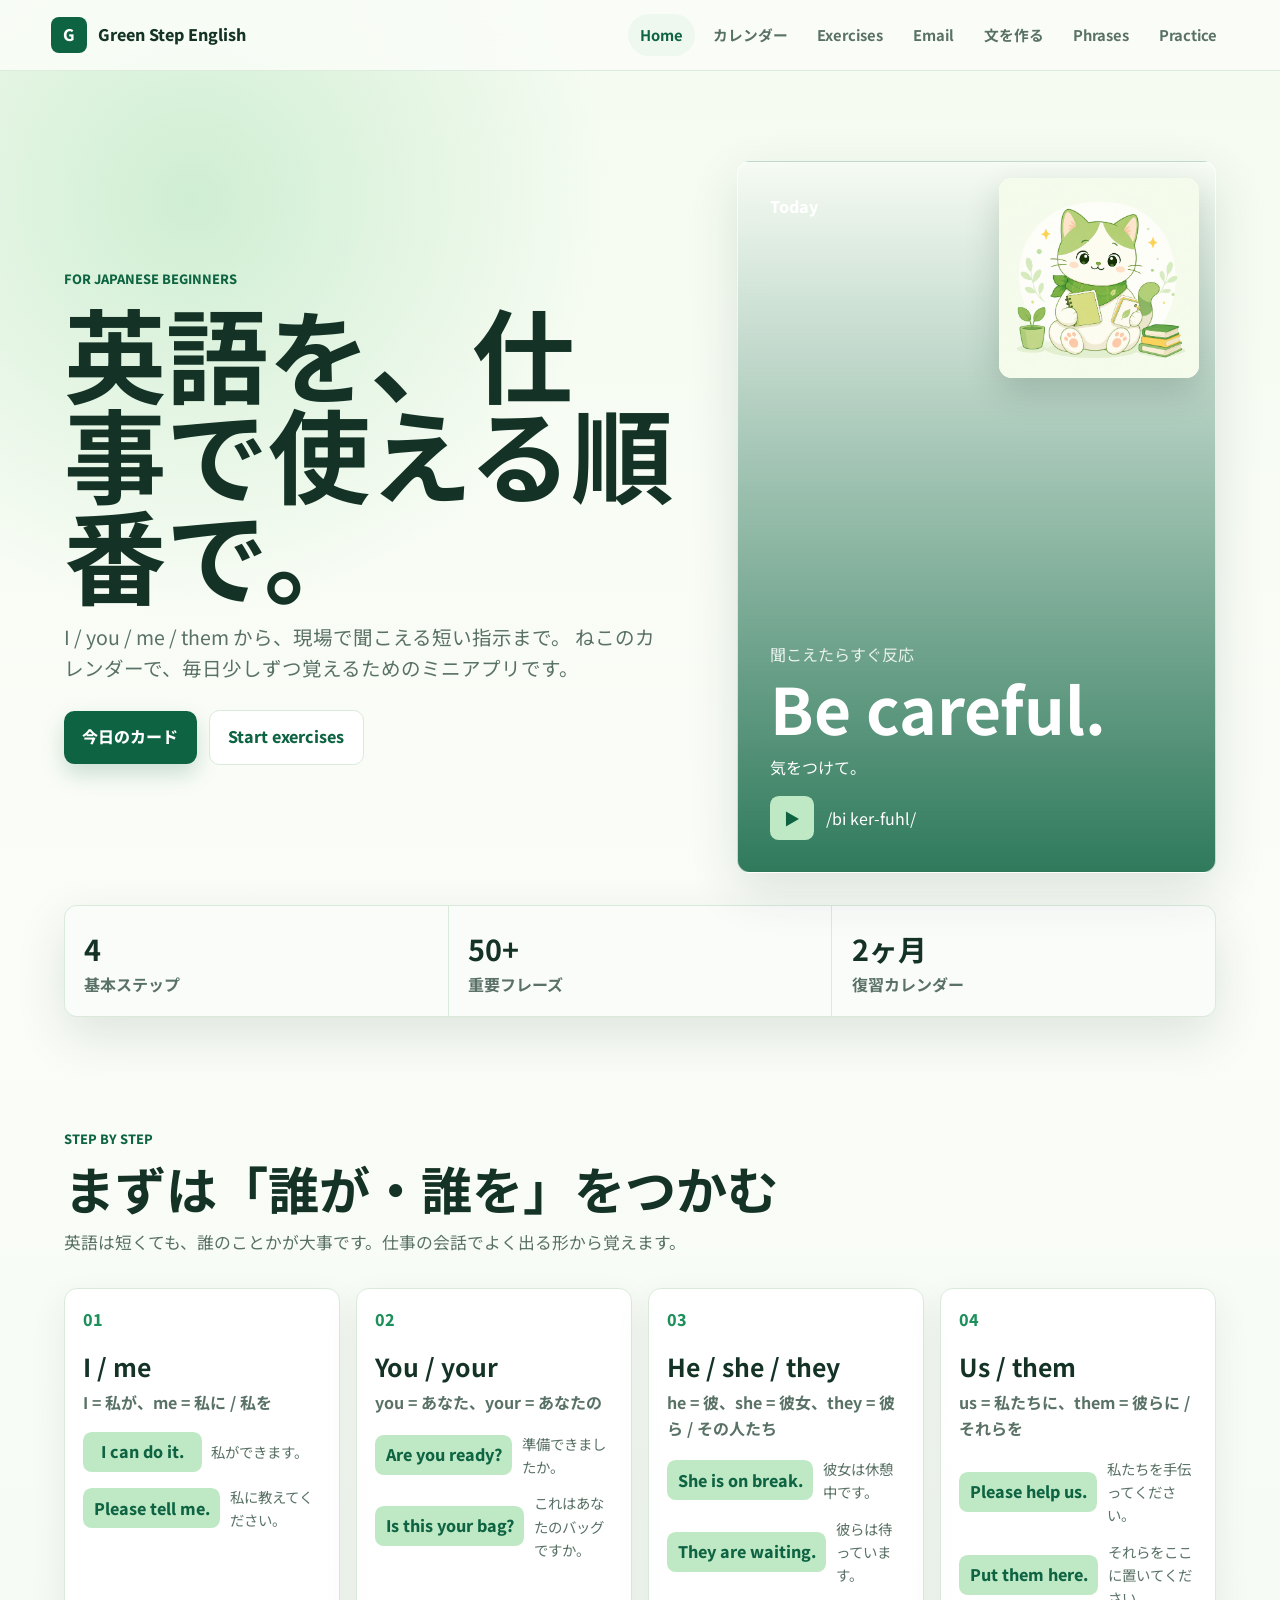
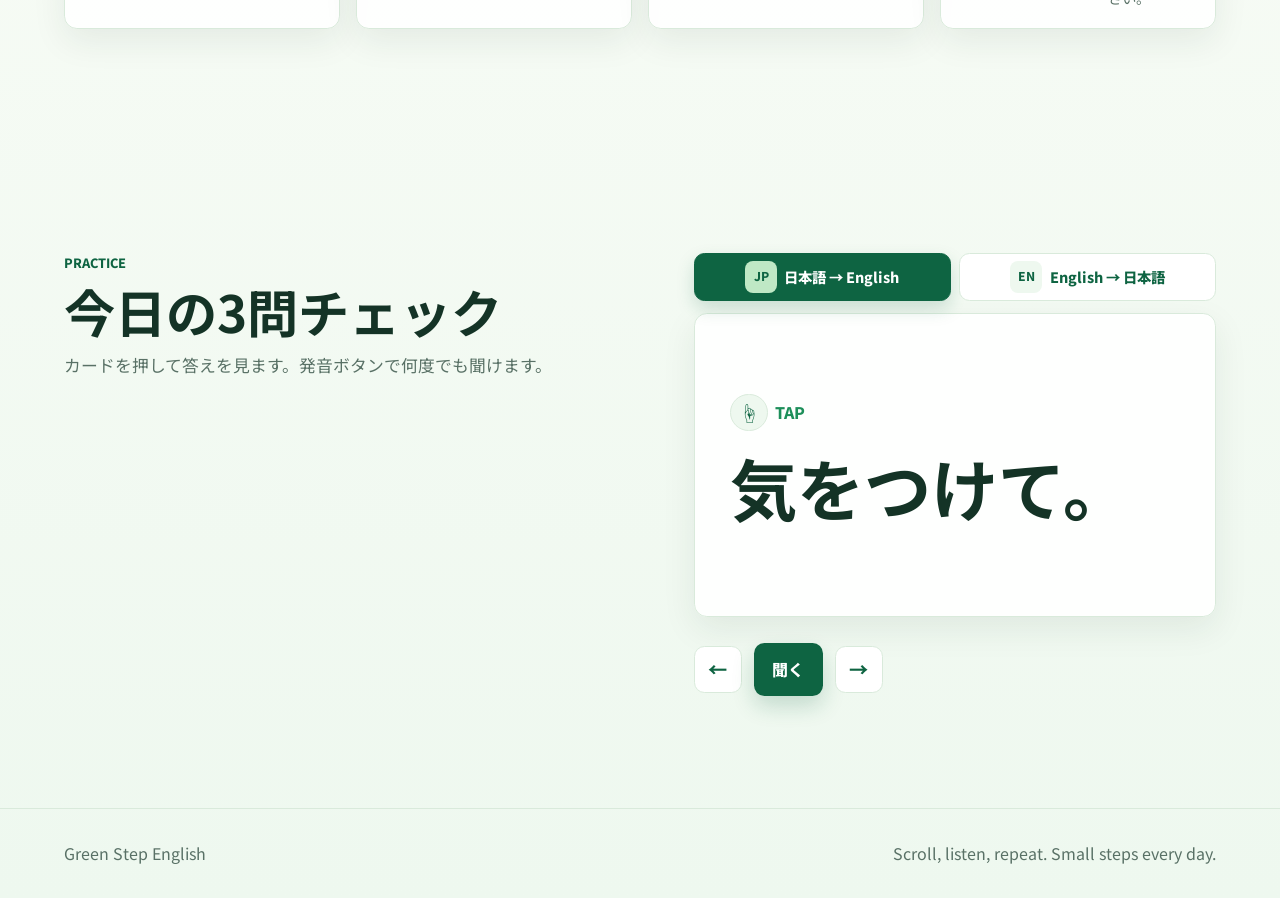
==== docs/index.html @ 0c3299a9 "Remove German UI labels" ====
<!doctype html>
<html lang="ja">
  <head>
    <meta charset="UTF-8" />
    <meta name="viewport" content="width=device-width, initial-scale=1.0" />
    <title>Green Step English</title>
    <link rel="preconnect" href="https://fonts.googleapis.com" />
    <link rel="preconnect" href="https://fonts.gstatic.com" crossorigin />
    <link
      href="https://fonts.googleapis.com/css2?family=Noto+Sans+JP:wght@400;500;700;800&display=swap"
      rel="stylesheet"
    />
    <link rel="stylesheet" href="styles.css" />
  </head>
  <body>
    <header class="topbar">
      <a class="brand" href="#top" aria-label="Green Step English">
        <span class="brand-mark">G</span>
        <span>Green Step English</span>
      </a>
      <nav class="nav" aria-label="メインナビゲーション">
        <a class="is-active" href="#home" data-page-link="home">Home</a>
        <a href="#calendar" data-page-link="calendar">カレンダー</a>
        <a href="#exercises" data-page-link="exercises">Exercises</a>
        <a href="#email" data-page-link="email">Email</a>
        <a href="#builder" data-page-link="builder">文を作る</a>
        <a href="#work" data-page-link="work">Phrases</a>
        <a href="#practice" data-page-link="practice">Practice</a>
      </nav>
    </header>

    <main id="top">
      <div class="page is-active" data-page="home">
        <section class="hero">
          <div class="hero-copy">
            <p class="eyebrow">For Japanese beginners</p>
            <h1>英語を、仕事で使える順番で。</h1>
            <p class="lead">
              I / you / me / them から、現場で聞こえる短い指示まで。
              ねこのカレンダーで、毎日少しずつ覚えるためのミニアプリです。
            </p>
            <div class="hero-actions">
              <a class="primary-action" href="#calendar" data-page-link="calendar">今日のカード</a>
              <a class="secondary-action" href="#exercises" data-page-link="exercises">Start exercises</a>
            </div>
          </div>
          <div class="hero-panel" aria-label="今日のミニレッスン">
            <img class="cat-mascot" src="assets/study-cat.png" alt="英語を勉強するねこのマスコット" />
            <div class="panel-topline">
              <span>Today</span>
              <strong>8 min</strong>
            </div>
            <p class="mini-label">聞こえたらすぐ反応</p>
            <h2>Be careful.</h2>
            <p>気をつけて。</p>
            <div class="sound-row">
              <button class="sound-button" data-speak="Be careful.">▶</button>
              <span>/bi ker-fuhl/</span>
            </div>
          </div>
        </section>

        <section class="stats-band" aria-label="学習の流れ">
          <div>
            <strong>4</strong>
            <span>基本ステップ</span>
          </div>
          <div>
            <strong>50+</strong>
            <span>重要フレーズ</span>
          </div>
          <div>
            <strong>2ヶ月</strong>
            <span>復習カレンダー</span>
          </div>
        </section>

        <section class="section intro-section" id="steps">
          <div class="section-heading">
            <p class="eyebrow">Step by step</p>
            <h2>まずは「誰が・誰を」をつかむ</h2>
            <p>
              英語は短くても、誰のことかが大事です。仕事の会話でよく出る形から覚えます。
            </p>
          </div>

          <div class="lesson-grid">
            <article class="lesson-card">
              <span class="step-number">01</span>
              <h3>I / me</h3>
              <p class="jp">I = 私が、me = 私に / 私を</p>
              <ul>
                <li><button data-speak="I can do it.">I can do it.</button><span>私ができます。</span></li>
                <li><button data-speak="Please tell me.">Please tell me.</button><span>私に教えてください。</span></li>
              </ul>
            </article>
            <article class="lesson-card">
              <span class="step-number">02</span>
              <h3>You / your</h3>
              <p class="jp">you = あなた、your = あなたの</p>
              <ul>
                <li><button data-speak="Are you ready?">Are you ready?</button><span>準備できましたか。</span></li>
                <li><button data-speak="Is this your bag?">Is this your bag?</button><span>これはあなたのバッグですか。</span></li>
              </ul>
            </article>
            <article class="lesson-card">
              <span class="step-number">03</span>
              <h3>He / she / they</h3>
              <p class="jp">he = 彼、she = 彼女、they = 彼ら / その人たち</p>
              <ul>
                <li><button data-speak="She is on break.">She is on break.</button><span>彼女は休憩中です。</span></li>
                <li><button data-speak="They are waiting.">They are waiting.</button><span>彼らは待っています。</span></li>
              </ul>
            </article>
            <article class="lesson-card">
              <span class="step-number">04</span>
              <h3>Us / them</h3>
              <p class="jp">us = 私たちに、them = 彼らに / それらを</p>
              <ul>
                <li><button data-speak="Please help us.">Please help us.</button><span>私たちを手伝ってください。</span></li>
                <li><button data-speak="Put them here.">Put them here.</button><span>それらをここに置いてください。</span></li>
              </ul>
            </article>
          </div>
        </section>
      </div>

      <section class="section calendar-section page" id="calendar" data-page="calendar">
        <div class="section-heading">
          <p class="eyebrow">Cat review calendar</p>
          <h2>2ヶ月のねこ復習カレンダー</h2>
          <p>
            60日を2つの30日ブロックで表示します。最初の日は2枚、その後は新しいカード1枚と古いカードの復習です。
          </p>
        </div>

        <div class="calendar-layout">
          <div class="calendar-board">
            <div class="calendar-header">
              <div>
                <p class="builder-label">Study map</p>
                <h3>今日の足あとを選ぶ</h3>
              </div>
              <img src="assets/study-cat.png" alt="" aria-hidden="true" />
            </div>
            <div class="months" id="calendarMonths"></div>
          </div>

          <aside class="day-study" aria-live="polite">
            <div class="day-study-top">
              <div>
                <p class="builder-label" id="selectedDayLabel">Day 1</p>
                <h3 id="selectedDayTitle">今日のカード</h3>
              </div>
              <span id="dayMixBadge">2 new</span>
            </div>
            <div class="front-toggle" aria-label="カードの表面">
              <button class="is-selected" data-front-lang="en" type="button">
                <span>EN</span>
                English
              </button>
              <button data-front-lang="ja" type="button">
                <span>JP</span>
                日本語
              </button>
            </div>
            <div class="study-card" id="studyCard" tabindex="0" role="button">
              <div class="card-topline">
                <p id="studyCardType">New card</p>
                <span class="tap-hint" aria-hidden="true">☝</span>
              </div>
              <h4 id="studyPrompt">Be careful.</h4>
              <p id="studyAnswer">気をつけて。</p>
              <div class="word-map" id="wordMap" aria-label="単語マップ"></div>
            </div>
            <div class="study-controls">
              <button class="icon-action" id="prevStudyCard" aria-label="前のカード">←</button>
              <button class="primary-action" id="speakStudyCard">聞く</button>
              <button class="icon-action" id="nextStudyCard" aria-label="次のカード">→</button>
            </div>
            <div class="daily-card-list" id="dailyCardList"></div>
          </aside>
        </div>
      </section>

      <section class="section exercises-section page" id="exercises" data-page="exercises">
        <div class="section-heading">
          <p class="eyebrow">Smart exercises</p>
          <h2>緑なら正解、赤ならもう一度</h2>
          <p>覚えた単語とフレーズを、選択・穴埋め・メール文で練習します。</p>
        </div>

        <div class="exercise-dashboard">
          <div class="score-card">
            <p class="builder-label">Score</p>
            <h3 id="exerciseScore">0 / 0</h3>
            <button class="secondary-action" id="resetExercises" type="button">Reset</button>
          </div>
          <div class="exercise-list" id="exerciseList"></div>
        </div>
      </section>

      <section class="section email-section page" id="email" data-page="email">
        <div class="section-heading">
          <p class="eyebrow">Email & office English</p>
          <h2>メールと仕事でよく使う表現</h2>
          <p>短いメール、依頼、確認、返信で使える安全な表現です。</p>
        </div>

        <div class="email-layout">
          <div class="email-phrase-list" id="emailPhraseList"></div>
          <div class="email-mini-task">
            <p class="builder-label">Mini writing</p>
            <h3>空欄に合う英語を選ぶ</h3>
            <p class="mail-preview">
              Hello,<br />
              <span id="emailBlank">_____</span><br />
              Thank you.
            </p>
            <div class="email-options" id="emailOptions"></div>
            <p class="exercise-feedback" id="emailFeedback"></p>
          </div>
        </div>
      </section>

      <section class="section builder-section page" id="builder" data-page="builder">
        <div class="section-heading">
          <p class="eyebrow">Sentence builder</p>
          <h2>自分の仕事を英語で言う</h2>
          <p>
            実際の部署名を使って、自分の所属や行き先を英語で言えるように練習します。
          </p>
        </div>

        <div class="builder-layout">
          <div class="builder-card">
            <p class="builder-label">今の文</p>
            <h3 id="builtSentence">I'm working in the kitchen department.</h3>
            <p id="builtJapanese">私はキッチン部門で働いています。</p>
            <button class="primary-action" id="speakBuiltSentence">聞く</button>
          </div>
          <div class="builder-options" aria-label="文のオプション">
            <div>
              <p class="option-title">場所 / 部署</p>
              <div class="option-row" id="departmentOptions"></div>
            </div>
            <div>
              <p class="option-title">言い方</p>
              <div class="pattern-grid" id="patternOptions"></div>
            </div>
          </div>
        </div>
      </section>

      <section class="section phrase-section page" id="work" data-page="work">
        <div class="section-heading">
          <p class="eyebrow">Workplace phrases</p>
          <h2>職場で聞こえやすい短い英語</h2>
          <p>倉庫、工場、カフェ、ホテル、オフィスで使える「短くて強い」表現です。</p>
        </div>

        <div class="phrase-list" id="phraseList"></div>
      </section>

      <section class="section practice-section page" id="practice" data-page="practice">
        <div class="section-heading">
          <p class="eyebrow">Practice</p>
          <h2>今日の3問チェック</h2>
          <p>カードを押して答えを見ます。発音ボタンで何度でも聞けます。</p>
        </div>

        <div class="quiz-shell">
          <div class="front-toggle quiz-direction" aria-label="練習の方向">
            <button class="is-selected" data-quiz-dir="ja-en" type="button">
              <span>JP</span>
              日本語 → English
            </button>
            <button data-quiz-dir="en-ja" type="button">
              <span>EN</span>
              English → 日本語
            </button>
          </div>
          <div class="quiz-card" id="quizCard" tabindex="0" role="button" aria-live="polite">
            <p class="quiz-kicker"><span aria-hidden="true">☝</span> Tap</p>
            <h3 id="quizPrompt">気をつけて。</h3>
            <p id="quizAnswer">Be careful.</p>
            <div class="word-map" id="quizWordMap" aria-label="単語マップ"></div>
          </div>
          <div class="quiz-controls">
            <button class="icon-action" id="prevQuiz" aria-label="前の問題">←</button>
            <button class="primary-action" id="speakQuiz">聞く</button>
            <button class="icon-action" id="nextQuiz" aria-label="次の問題">→</button>
          </div>
        </div>
      </section>
    </main>

    <footer class="footer">
      <p>Green Step English</p>
      <p>Scroll, listen, repeat. Small steps every day.</p>
    </footer>

    <script src="script.js"></script>
  </body>
</html>
---- docs/styles.css ----
:root {
  --ink: #143326;
  --muted: #597166;
  --soft: #eef8ef;
  --paper: #fbfdf8;
  --line: #d9eadb;
  --green: #1d8f5a;
  --green-dark: #0e6442;
  --mint: #bfe8c5;
  --yellow: #f4d35e;
  --white: #ffffff;
  --shadow: 0 18px 50px rgba(20, 51, 38, 0.12);
}

* {
  box-sizing: border-box;
}

html {
  scroll-behavior: smooth;
}

body {
  margin: 0;
  color: var(--ink);
  background:
    radial-gradient(circle at 15% 8%, rgba(191, 232, 197, 0.7), transparent 26rem),
    linear-gradient(180deg, #f4fbf0 0%, var(--paper) 38%, #eef8ef 100%);
  font-family: "Noto Sans JP", system-ui, -apple-system, BlinkMacSystemFont, sans-serif;
  line-height: 1.6;
}

button,
a {
  font: inherit;
}

a {
  color: inherit;
  text-decoration: none;
}

.topbar {
  position: sticky;
  top: 0;
  z-index: 20;
  display: flex;
  align-items: center;
  justify-content: space-between;
  gap: 1rem;
  padding: 0.9rem clamp(1rem, 4vw, 4rem);
  background: rgba(251, 253, 248, 0.86);
  border-bottom: 1px solid rgba(217, 234, 219, 0.9);
  backdrop-filter: blur(14px);
}

.brand {
  display: inline-flex;
  align-items: center;
  gap: 0.65rem;
  font-weight: 800;
  white-space: nowrap;
}

.brand-mark {
  display: grid;
  width: 2.25rem;
  height: 2.25rem;
  place-items: center;
  color: var(--white);
  background: var(--green-dark);
  border-radius: 0.5rem;
}

.nav {
  display: flex;
  gap: 0.35rem;
  color: var(--muted);
  font-size: 0.92rem;
  font-weight: 700;
}

.nav a {
  padding: 0.55rem 0.75rem;
  border-radius: 999px;
}

.nav a:hover,
.nav a.is-active {
  color: var(--green-dark);
  background: var(--soft);
}

.page {
  display: none;
}

.page.is-active {
  display: block;
}

.hero {
  display: grid;
  grid-template-columns: minmax(0, 1.12fr) minmax(18rem, 0.88fr);
  align-items: center;
  gap: clamp(1.5rem, 5vw, 5rem);
  min-height: calc(100svh - 4.1rem);
  padding: clamp(2.25rem, 7vw, 6rem) clamp(1rem, 5vw, 6rem) 2rem;
}

.hero-copy {
  max-width: 48rem;
}

.eyebrow {
  margin: 0 0 0.7rem;
  color: var(--green-dark);
  font-size: 0.8rem;
  font-weight: 800;
  letter-spacing: 0;
  text-transform: uppercase;
}

h1,
h2,
h3,
p {
  margin-top: 0;
}

h1 {
  max-width: 12ch;
  margin-bottom: 1.2rem;
  font-size: clamp(3rem, 8vw, 6.9rem);
  line-height: 0.98;
  letter-spacing: 0;
}

h2 {
  margin-bottom: 0.8rem;
  font-size: clamp(2rem, 4vw, 3.6rem);
  line-height: 1.08;
  letter-spacing: 0;
}

h3 {
  margin-bottom: 0.55rem;
  font-size: 1.55rem;
  line-height: 1.18;
  letter-spacing: 0;
}

.lead {
  max-width: 43rem;
  color: var(--muted);
  font-size: clamp(1rem, 2vw, 1.22rem);
}

.hero-actions,
.quiz-controls {
  display: flex;
  flex-wrap: wrap;
  align-items: center;
  gap: 0.75rem;
  margin-top: 1.65rem;
}

.builder-card .primary-action {
  margin-top: 1rem;
}

.primary-action,
.secondary-action,
.icon-action {
  display: inline-flex;
  min-height: 2.9rem;
  align-items: center;
  justify-content: center;
  border: 0;
  border-radius: 0.65rem;
  cursor: pointer;
  font-weight: 800;
}

.primary-action {
  padding: 0.85rem 1.15rem;
  color: var(--white);
  background: var(--green-dark);
  box-shadow: 0 10px 22px rgba(14, 100, 66, 0.2);
}

.secondary-action {
  padding: 0.85rem 1.15rem;
  color: var(--green-dark);
  background: var(--white);
  border: 1px solid var(--line);
}

.icon-action {
  width: 3rem;
  color: var(--green-dark);
  background: var(--white);
  border: 1px solid var(--line);
  font-size: 1.2rem;
}

.hero-panel {
  position: relative;
  align-self: stretch;
  display: flex;
  min-height: 28rem;
  flex-direction: column;
  justify-content: flex-end;
  padding: clamp(1.2rem, 3vw, 2rem);
  background:
    linear-gradient(180deg, rgba(255, 255, 255, 0.15), rgba(14, 100, 66, 0.86)),
    url("https://images.unsplash.com/photo-1497366754035-f200968a6e72?auto=format&fit=crop&w=1200&q=80") center/cover;
  border: 1px solid rgba(255, 255, 255, 0.7);
  border-radius: 0.8rem;
  box-shadow: var(--shadow);
  color: var(--white);
  overflow: hidden;
}

.cat-mascot {
  position: absolute;
  top: 1rem;
  right: 1rem;
  width: min(42%, 13rem);
  aspect-ratio: 1;
  object-fit: contain;
  border-radius: 0.8rem;
  background: rgba(255, 255, 255, 0.9);
  box-shadow: 0 14px 34px rgba(20, 51, 38, 0.18);
}

.panel-topline {
  display: flex;
  justify-content: space-between;
  margin-bottom: auto;
  font-weight: 800;
}

.mini-label {
  margin-bottom: 0.3rem;
  opacity: 0.86;
}

.hero-panel h2 {
  font-size: clamp(2.2rem, 5vw, 4.4rem);
}

.sound-row {
  display: flex;
  align-items: center;
  gap: 0.75rem;
}

.sound-button,
.lesson-card li button,
.phrase-sound {
  display: inline-grid;
  flex: 0 0 auto;
  place-items: center;
  border: 0;
  border-radius: 0.55rem;
  cursor: pointer;
  color: var(--green-dark);
  background: var(--mint);
  font-weight: 800;
}

.sound-button {
  width: 2.75rem;
  height: 2.75rem;
}

.stats-band {
  display: grid;
  grid-template-columns: repeat(3, 1fr);
  gap: 1px;
  margin: 0 clamp(1rem, 5vw, 6rem);
  overflow: hidden;
  border: 1px solid var(--line);
  border-radius: 0.8rem;
  background: var(--line);
  box-shadow: var(--shadow);
}

.stats-band div {
  padding: 1.2rem;
  background: rgba(255, 255, 255, 0.86);
}

.stats-band strong,
.stats-band span {
  display: block;
}

.stats-band strong {
  font-size: 1.8rem;
}

.stats-band span {
  color: var(--muted);
  font-weight: 700;
}

.section {
  padding: clamp(4rem, 9vw, 7rem) clamp(1rem, 5vw, 6rem);
}

.section-heading {
  max-width: 46rem;
  margin-bottom: 2rem;
}

.section-heading p:not(.eyebrow) {
  color: var(--muted);
  font-size: 1.05rem;
}

.lesson-grid {
  display: grid;
  grid-template-columns: repeat(4, minmax(0, 1fr));
  gap: 1rem;
}

.lesson-card,
.phrase-card,
.quiz-card,
.exercise-card,
.email-card,
.email-mini-task,
.score-card {
  background: rgba(255, 255, 255, 0.9);
  border: 1px solid var(--line);
  border-radius: 0.8rem;
  box-shadow: 0 12px 34px rgba(20, 51, 38, 0.08);
}

.lesson-card {
  padding: 1.15rem;
}

.step-number {
  display: inline-flex;
  margin-bottom: 1.2rem;
  color: var(--green);
  font-weight: 800;
}

.jp {
  color: var(--muted);
  font-weight: 700;
}

.lesson-card ul {
  display: grid;
  gap: 0.85rem;
  margin: 1rem 0 0;
  padding: 0;
  list-style: none;
}

.lesson-card li {
  display: grid;
  grid-template-columns: auto minmax(0, 1fr);
  align-items: center;
  gap: 0.6rem;
}

.lesson-card li button {
  min-width: 7.4rem;
  min-height: 2.35rem;
  padding: 0.45rem 0.65rem;
}

.lesson-card li span {
  color: var(--muted);
  font-size: 0.9rem;
}

.phrase-section {
  background: linear-gradient(180deg, rgba(238, 248, 239, 0.65), rgba(255, 255, 255, 0));
}

.calendar-section {
  background:
    linear-gradient(180deg, rgba(255, 255, 255, 0), rgba(191, 232, 197, 0.28)),
    var(--paper);
}

.calendar-layout {
  display: grid;
  grid-template-columns: minmax(0, 1.18fr) minmax(20rem, 0.82fr);
  gap: 1rem;
  align-items: start;
}

.calendar-board,
.day-study {
  background: rgba(255, 255, 255, 0.92);
  border: 1px solid var(--line);
  border-radius: 0.8rem;
  box-shadow: 0 12px 34px rgba(20, 51, 38, 0.08);
}

.calendar-board {
  padding: clamp(1rem, 3vw, 1.4rem);
}

.calendar-header,
.day-study-top {
  display: flex;
  align-items: center;
  justify-content: space-between;
  gap: 1rem;
  margin-bottom: 1rem;
}

.calendar-header h3,
.day-study-top h3 {
  margin-bottom: 0;
}

.calendar-header img {
  width: 5.2rem;
  height: 5.2rem;
  object-fit: contain;
  border-radius: 0.8rem;
  background: var(--soft);
}

.months {
  display: grid;
  grid-template-columns: repeat(2, minmax(0, 1fr));
  gap: 1rem;
}

.month {
  min-width: 0;
}

.month-title {
  margin-bottom: 0.65rem;
  color: var(--green-dark);
  font-size: 1rem;
  font-weight: 800;
}

.weekday-row,
.day-grid {
  display: grid;
  grid-template-columns: repeat(7, minmax(0, 1fr));
  gap: 0.35rem;
}

.weekday-row {
  margin-bottom: 0.35rem;
  color: var(--muted);
  font-size: 0.72rem;
  font-weight: 800;
  text-align: center;
}

.day-button,
.blank-day {
  aspect-ratio: 1;
  min-width: 0;
}

.day-button {
  position: relative;
  display: grid;
  place-items: center;
  border: 1px solid var(--line);
  border-radius: 0.55rem;
  color: var(--ink);
  background: var(--white);
  cursor: pointer;
  font-size: 0.9rem;
  font-weight: 800;
}

.day-button::after {
  position: absolute;
  right: 0.22rem;
  bottom: 0.12rem;
  color: var(--green);
  content: "•";
  font-size: 1.05rem;
}

.day-button.is-today {
  border-color: var(--yellow);
  box-shadow: inset 0 0 0 2px rgba(244, 211, 94, 0.72);
}

.day-button.is-selected {
  color: var(--white);
  background: var(--green-dark);
  border-color: var(--green-dark);
}

.day-button.is-selected::after {
  color: var(--yellow);
}

.day-study {
  position: sticky;
  top: 6rem;
  padding: clamp(1rem, 3vw, 1.35rem);
}

.day-study-top span {
  flex: 0 0 auto;
  padding: 0.42rem 0.65rem;
  color: var(--green-dark);
  background: var(--soft);
  border-radius: 999px;
  font-size: 0.82rem;
  font-weight: 800;
}

.front-toggle {
  display: grid;
  grid-template-columns: repeat(2, minmax(0, 1fr));
  gap: 0.5rem;
  margin-bottom: 0.9rem;
  padding: 0;
  background: transparent;
  border: 0;
}

.quiz-direction {
  margin-bottom: 0.75rem;
}

.front-toggle button {
  display: flex;
  min-height: 3rem;
  align-items: center;
  justify-content: center;
  gap: 0.45rem;
  border: 1px solid var(--line);
  border-radius: 0.65rem;
  color: var(--green-dark);
  background: var(--white);
  cursor: pointer;
  font-size: 0.9rem;
  font-weight: 800;
}

.front-toggle button span {
  display: inline-grid;
  width: 2rem;
  height: 2rem;
  place-items: center;
  border-radius: 0.5rem;
  background: var(--soft);
  font-size: 0.76rem;
}

.front-toggle button.is-selected {
  color: var(--white);
  background: var(--green-dark);
  border-color: var(--green-dark);
  box-shadow: 0 8px 18px rgba(14, 100, 66, 0.18);
}

.front-toggle button.is-selected span {
  color: var(--green-dark);
  background: var(--mint);
}

.study-card {
  min-height: 16rem;
  display: flex;
  flex-direction: column;
  justify-content: center;
  padding: clamp(1rem, 3vw, 1.4rem);
  background:
    linear-gradient(135deg, rgba(191, 232, 197, 0.58), rgba(255, 255, 255, 0.9)),
    var(--white);
  border: 1px solid var(--line);
  border-radius: 0.8rem;
  cursor: pointer;
}

.card-topline {
  display: flex;
  align-items: center;
  justify-content: space-between;
  gap: 1rem;
  margin-bottom: 0.75rem;
}

.card-topline p {
  margin: 0;
  color: var(--green);
  font-size: 0.8rem;
  font-weight: 800;
  text-transform: uppercase;
}

.tap-hint {
  display: inline-grid;
  width: 2.35rem;
  height: 2.35rem;
  place-items: center;
  border-radius: 999px;
  background: var(--white);
  border: 1px solid var(--line);
  color: var(--green-dark);
  font-size: 1.25rem;
  box-shadow: 0 8px 20px rgba(20, 51, 38, 0.08);
}

.study-card h4 {
  margin: 0 0 0.9rem;
  font-size: clamp(1.75rem, 4vw, 3rem);
  line-height: 1.12;
}

#studyAnswer {
  display: none;
  color: var(--muted);
  font-size: 1.1rem;
  font-weight: 800;
}

.word-map {
  display: none;
  margin-top: 1rem;
  padding-top: 1rem;
  border-top: 1px solid rgba(217, 234, 219, 0.9);
}

.word-map p {
  margin-bottom: 0.55rem;
  color: var(--green);
  font-size: 0.78rem;
  font-weight: 800;
  text-transform: uppercase;
}

.word-map div {
  display: flex;
  flex-wrap: wrap;
  gap: 0.5rem;
}

.word-chip {
  display: grid;
  gap: 0.15rem;
  max-width: 100%;
  padding: 0.45rem 0.6rem;
  border: 1px solid var(--line);
  border-radius: 0.65rem;
  background: rgba(255, 255, 255, 0.78);
}

.word-chip strong {
  color: var(--green-dark);
  font-size: 0.9rem;
}

.word-chip small {
  color: var(--muted);
  font-size: 0.78rem;
  font-weight: 700;
}

.word-chip em {
  color: var(--muted);
  font-size: 0.72rem;
  font-style: normal;
  line-height: 1.35;
}

.study-card.is-flipped #studyAnswer,
.study-card.is-flipped .word-map,
.quiz-card.is-flipped .word-map {
  display: block;
}

.study-controls {
  display: flex;
  gap: 0.75rem;
  align-items: center;
  margin-top: 0.9rem;
}

.daily-card-list {
  display: grid;
  gap: 0.55rem;
  margin-top: 1rem;
}

.daily-card-list button {
  display: grid;
  grid-template-columns: auto minmax(0, 1fr);
  gap: 0.65rem;
  align-items: center;
  width: 100%;
  min-height: 3.2rem;
  padding: 0.65rem;
  border: 1px solid var(--line);
  border-radius: 0.65rem;
  color: var(--ink);
  background: var(--white);
  cursor: pointer;
  text-align: left;
}

.daily-card-list button.is-selected {
  border-color: var(--green-dark);
  background: var(--soft);
}

.card-kind {
  display: inline-flex;
  min-width: 4.4rem;
  justify-content: center;
  padding: 0.24rem 0.45rem;
  color: var(--green-dark);
  background: var(--mint);
  border-radius: 999px;
  font-size: 0.75rem;
  font-weight: 800;
}

.builder-section {
  background:
    linear-gradient(135deg, rgba(14, 100, 66, 0.08), rgba(244, 211, 94, 0.14)),
    rgba(255, 255, 255, 0.35);
}

.builder-layout {
  display: grid;
  grid-template-columns: minmax(18rem, 0.78fr) minmax(0, 1.22fr);
  gap: 1rem;
  align-items: start;
}

.builder-card,
.builder-options {
  background: rgba(255, 255, 255, 0.92);
  border: 1px solid var(--line);
  border-radius: 0.8rem;
  box-shadow: 0 12px 34px rgba(20, 51, 38, 0.08);
}

.builder-card {
  position: sticky;
  top: 6rem;
  padding: clamp(1.2rem, 3vw, 2rem);
}

.builder-label,
.option-title {
  color: var(--green);
  font-size: 0.8rem;
  font-weight: 800;
  text-transform: uppercase;
}

.builder-card h3 {
  font-size: clamp(1.9rem, 4vw, 3.2rem);
}

.builder-card p:last-of-type {
  color: var(--muted);
  font-weight: 700;
}

.builder-options {
  display: grid;
  gap: 1.4rem;
  padding: clamp(1rem, 3vw, 1.4rem);
}

.option-row,
.pattern-grid {
  display: flex;
  flex-wrap: wrap;
  gap: 0.65rem;
}

.pattern-grid {
  display: grid;
  grid-template-columns: repeat(2, minmax(0, 1fr));
}

.choice-button,
.pattern-button {
  min-height: 2.8rem;
  border: 1px solid var(--line);
  border-radius: 0.65rem;
  color: var(--green-dark);
  background: var(--white);
  cursor: pointer;
  font-weight: 800;
}

.choice-button {
  padding: 0.65rem 0.85rem;
}

.pattern-button {
  display: grid;
  gap: 0.15rem;
  padding: 0.85rem;
  text-align: left;
}

.pattern-button span {
  color: var(--muted);
  font-size: 0.84rem;
  font-weight: 700;
}

.choice-button.is-selected,
.pattern-button.is-selected {
  color: var(--white);
  background: var(--green-dark);
  border-color: var(--green-dark);
}

.pattern-button.is-selected span {
  color: rgba(255, 255, 255, 0.78);
}

.phrase-list {
  display: grid;
  grid-template-columns: repeat(3, minmax(0, 1fr));
  gap: 1rem;
}

.phrase-card {
  display: grid;
  grid-template-columns: auto minmax(0, 1fr);
  gap: 0.85rem;
  padding: 1rem;
}

.phrase-sound {
  width: 2.6rem;
  height: 2.6rem;
}

.phrase-card strong {
  display: block;
  font-size: 1.12rem;
}

.phrase-card span {
  display: block;
  color: var(--muted);
}

.tag {
  display: inline-flex;
  margin-top: 0.65rem;
  padding: 0.25rem 0.5rem;
  color: var(--green-dark);
  background: var(--soft);
  border-radius: 999px;
  font-size: 0.78rem;
  font-weight: 800;
}

.practice-section {
  display: grid;
  grid-template-columns: minmax(0, 0.78fr) minmax(18rem, 0.72fr);
  gap: clamp(1.5rem, 5vw, 5rem);
  align-items: start;
}

.exercises-section {
  background:
    linear-gradient(180deg, rgba(191, 232, 197, 0.24), rgba(255, 255, 255, 0)),
    var(--paper);
}

.exercise-dashboard {
  display: grid;
  grid-template-columns: minmax(15rem, 0.35fr) minmax(0, 1fr);
  gap: 1rem;
  align-items: start;
}

.score-card {
  position: sticky;
  top: 6rem;
  padding: 1.2rem;
}

.score-card h3 {
  font-size: 2.7rem;
}

.exercise-list {
  display: grid;
  gap: 1rem;
}

.exercise-card {
  padding: 1.1rem;
}

.exercise-topline {
  display: flex;
  align-items: center;
  gap: 0.65rem;
  margin-bottom: 0.7rem;
  color: var(--green);
}

.exercise-topline span {
  display: inline-grid;
  width: 2.2rem;
  height: 2.2rem;
  place-items: center;
  border-radius: 0.55rem;
  background: var(--soft);
  font-weight: 800;
}

.exercise-card h3 {
  font-size: clamp(1.35rem, 3vw, 2rem);
}

.exercise-options,
.email-options {
  display: grid;
  gap: 0.6rem;
}

.exercise-options button,
.email-options button {
  min-height: 3rem;
  padding: 0.75rem;
  border: 1px solid var(--line);
  border-radius: 0.65rem;
  color: var(--ink);
  background: var(--white);
  cursor: pointer;
  font-weight: 800;
  text-align: left;
}

.exercise-options button.is-selected,
.email-options button.is-selected {
  border-color: var(--green-dark);
}

.exercise-options button.is-answer,
.email-options button.is-answer {
  background: var(--soft);
}

.exercise-card.is-correct {
  border-color: #35a86b;
  box-shadow: 0 12px 34px rgba(53, 168, 107, 0.14);
}

.exercise-card.is-wrong {
  border-color: #dc5c5c;
  box-shadow: 0 12px 34px rgba(220, 92, 92, 0.13);
}

.exercise-feedback {
  min-height: 1.4rem;
  margin: 0.8rem 0 0;
  color: var(--muted);
  font-weight: 800;
}

.exercise-card.is-correct .exercise-feedback,
.exercise-feedback.is-correct {
  color: #1b7a4a;
}

.exercise-card.is-wrong .exercise-feedback,
.exercise-feedback.is-wrong {
  color: #b63f3f;
}

.email-section {
  background:
    linear-gradient(135deg, rgba(244, 211, 94, 0.12), rgba(191, 232, 197, 0.22)),
    var(--paper);
}

.email-layout {
  display: grid;
  grid-template-columns: minmax(0, 1fr) minmax(18rem, 0.55fr);
  gap: 1rem;
  align-items: start;
}

.email-phrase-list {
  display: grid;
  grid-template-columns: repeat(2, minmax(0, 1fr));
  gap: 1rem;
}

.email-card {
  display: grid;
  grid-template-columns: auto minmax(0, 1fr);
  gap: 0.85rem;
  padding: 1rem;
}

.email-card strong,
.email-card span,
.email-card small {
  display: block;
}

.email-card span,
.email-card small {
  color: var(--muted);
}

.email-card small {
  margin-top: 0.45rem;
  font-weight: 700;
}

.email-mini-task {
  position: sticky;
  top: 6rem;
  padding: 1.2rem;
}

.mail-preview {
  padding: 1rem;
  background: var(--soft);
  border: 1px solid var(--line);
  border-radius: 0.65rem;
  color: var(--ink);
  font-weight: 700;
}

#emailBlank {
  color: var(--green-dark);
  font-weight: 800;
}

.quiz-shell {
  position: sticky;
  top: 6rem;
}

.quiz-card {
  min-height: 19rem;
  display: flex;
  flex-direction: column;
  justify-content: center;
  padding: clamp(1.2rem, 4vw, 2.2rem);
  cursor: pointer;
}

.quiz-kicker {
  display: inline-flex;
  align-items: center;
  gap: 0.45rem;
  color: var(--green);
  font-weight: 800;
  text-transform: uppercase;
}

.quiz-kicker span {
  display: inline-grid;
  width: 2.35rem;
  height: 2.35rem;
  place-items: center;
  border-radius: 999px;
  background: var(--soft);
  border: 1px solid var(--line);
  color: var(--green-dark);
  font-size: 1.25rem;
}

.quiz-card h3 {
  font-size: clamp(2rem, 6vw, 4.2rem);
}

#quizAnswer {
  display: none;
  color: var(--muted);
  font-size: 1.25rem;
  font-weight: 800;
}

.quiz-card.is-flipped #quizAnswer {
  display: block;
}

.footer {
  display: flex;
  justify-content: space-between;
  gap: 1rem;
  padding: 2rem clamp(1rem, 5vw, 6rem);
  color: var(--muted);
  border-top: 1px solid var(--line);
}

.footer p {
  margin: 0;
}

@media (max-width: 980px) {
  .hero,
  .practice-section,
  .builder-layout,
  .calendar-layout,
  .exercise-dashboard,
  .email-layout {
    grid-template-columns: 1fr;
  }

  .hero {
    min-height: auto;
  }

  .hero-panel {
    min-height: 24rem;
  }

  .lesson-grid,
  .phrase-list {
    grid-template-columns: repeat(2, minmax(0, 1fr));
  }

  .quiz-shell {
    position: static;
  }

  .builder-card {
    position: static;
  }

  .day-study,
  .score-card,
  .email-mini-task {
    position: static;
  }
}

@media (max-width: 680px) {
  .topbar {
    align-items: flex-start;
    flex-direction: column;
  }

  .nav {
    width: 100%;
    overflow-x: auto;
    padding-bottom: 0.15rem;
  }

  .hero {
    padding-top: 2rem;
  }

  h1 {
    max-width: 9ch;
  }

  .stats-band,
  .lesson-grid,
  .phrase-list,
  .months,
  .email-phrase-list {
    grid-template-columns: 1fr;
  }

  .cat-mascot {
    width: 8.5rem;
  }

  .phrase-card {
    grid-template-columns: auto minmax(0, 1fr);
  }

  .pattern-grid {
    grid-template-columns: 1fr;
  }

  .footer {
    flex-direction: column;
  }
}
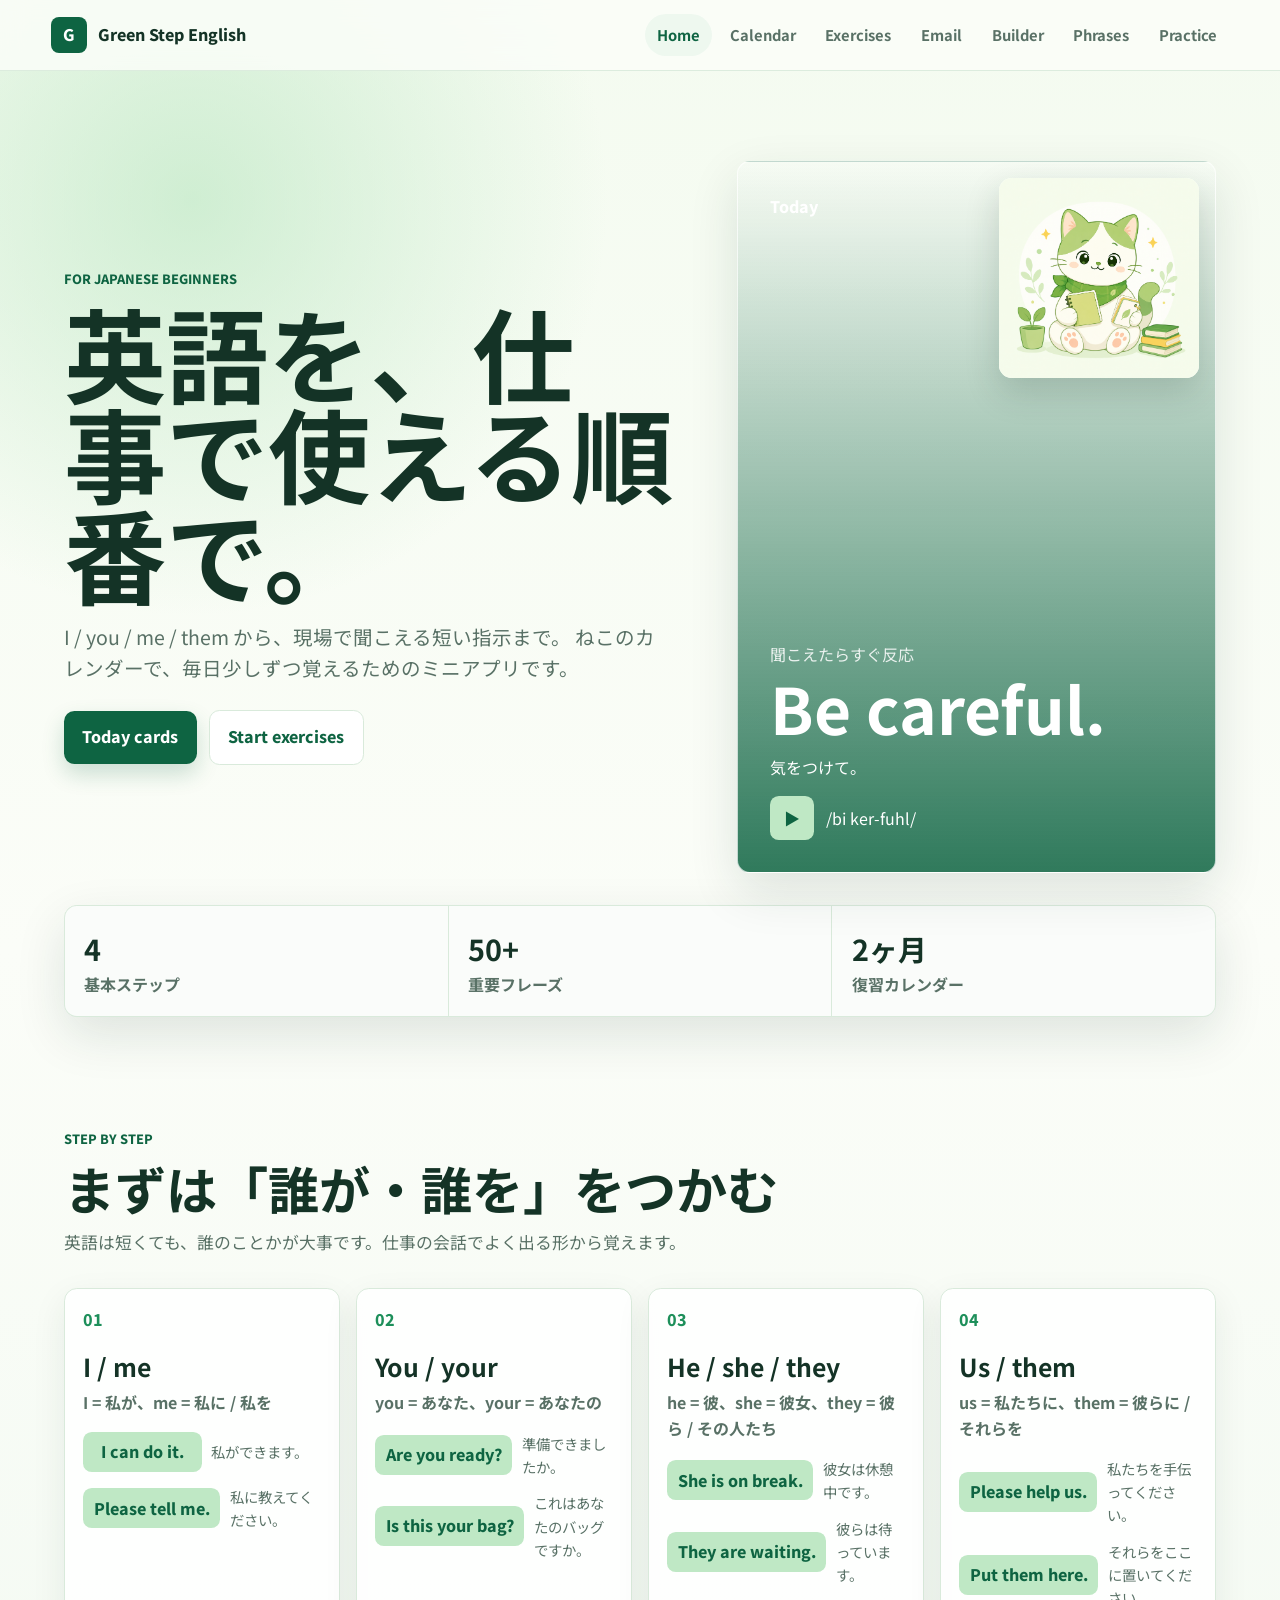
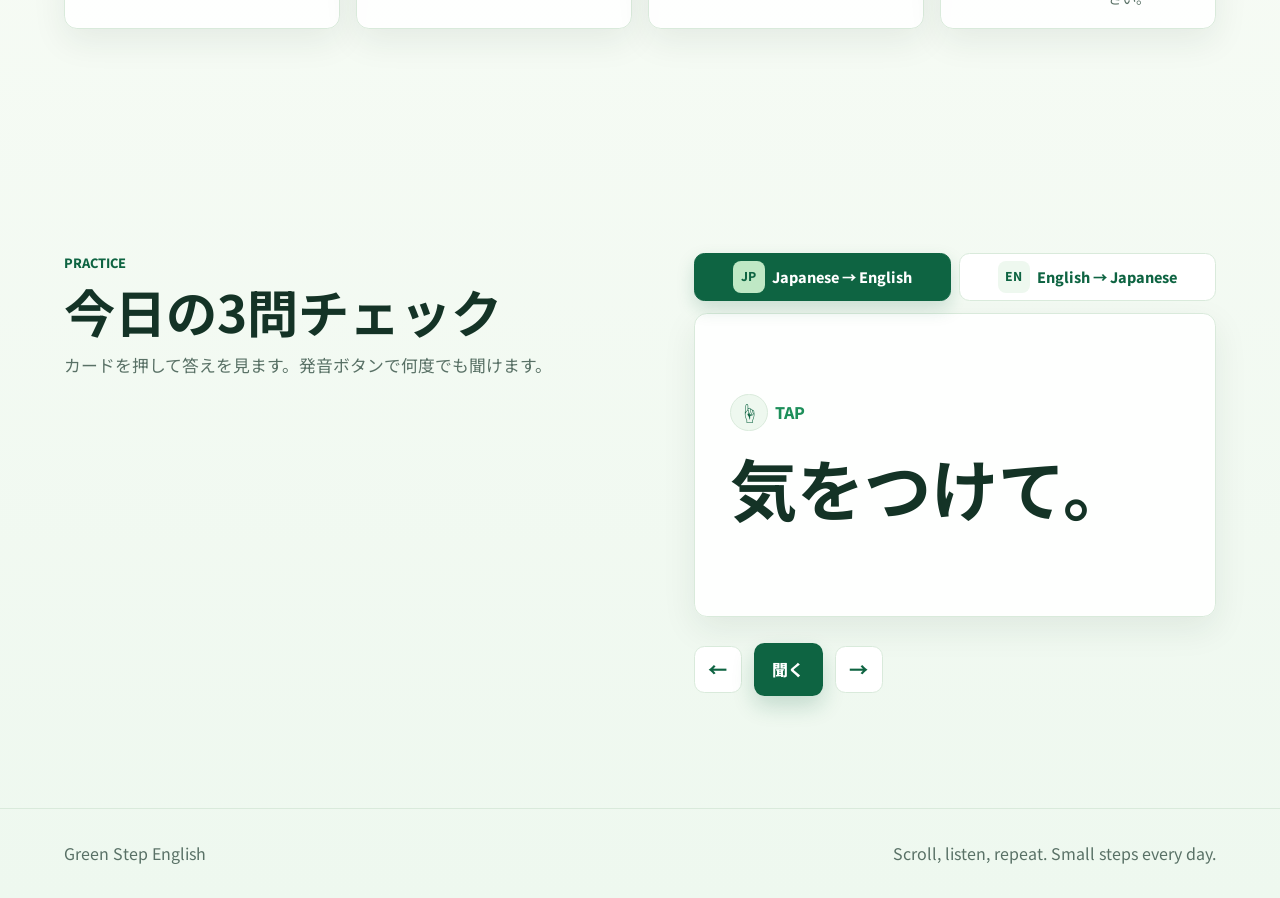
==== commit f8b7e556: "feat: better look" ====
--- a/docs/index.html
+++ b/docs/index.html
@@ -18,12 +18,12 @@
         <span class="brand-mark">G</span>
         <span>Green Step English</span>
       </a>
-      <nav class="nav" aria-label="メインナビゲーション">
+      <nav class="nav" aria-label="Main navigation">
         <a class="is-active" href="#home" data-page-link="home">Home</a>
-        <a href="#calendar" data-page-link="calendar">カレンダー</a>
+        <a href="#calendar" data-page-link="calendar">Calendar</a>
         <a href="#exercises" data-page-link="exercises">Exercises</a>
         <a href="#email" data-page-link="email">Email</a>
-        <a href="#builder" data-page-link="builder">文を作る</a>
+        <a href="#builder" data-page-link="builder">Builder</a>
         <a href="#work" data-page-link="work">Phrases</a>
         <a href="#practice" data-page-link="practice">Practice</a>
       </nav>
@@ -40,7 +40,7 @@
               ねこのカレンダーで、毎日少しずつ覚えるためのミニアプリです。
             </p>
             <div class="hero-actions">
-              <a class="primary-action" href="#calendar" data-page-link="calendar">今日のカード</a>
+              <a class="primary-action" href="#calendar" data-page-link="calendar">Today cards</a>
               <a class="secondary-action" href="#exercises" data-page-link="exercises">Start exercises</a>
             </div>
           </div>
@@ -154,14 +154,14 @@
               </div>
               <span id="dayMixBadge">2 new</span>
             </div>
-            <div class="front-toggle" aria-label="カードの表面">
+            <div class="front-toggle" aria-label="Card front">
               <button class="is-selected" data-front-lang="en" type="button">
                 <span>EN</span>
                 English
               </button>
               <button data-front-lang="ja" type="button">
                 <span>JP</span>
-                日本語
+                Japanese
               </button>
             </div>
             <div class="study-card" id="studyCard" tabindex="0" role="button">
@@ -194,7 +194,11 @@
           <div class="score-card">
             <p class="builder-label">Score</p>
             <h3 id="exerciseScore">0 / 0</h3>
-            <button class="secondary-action" id="resetExercises" type="button">Reset</button>
+            <p class="session-meta" id="exerciseMeta">Mixed session</p>
+            <div class="score-actions">
+              <button class="secondary-action" id="shuffleExercises" type="button">New mix</button>
+              <button class="secondary-action" id="resetExercises" type="button">Reset</button>
+            </div>
           </div>
           <div class="exercise-list" id="exerciseList"></div>
         </div>
@@ -208,18 +212,12 @@
         </div>
 
         <div class="email-layout">
+          <div class="email-mini-task">
+            <p class="builder-label">Email tasks</p>
+            <h3>メールで使う英語を選ぶ</h3>
+            <div class="email-task-list" id="emailTaskList"></div>
+          </div>
           <div class="email-phrase-list" id="emailPhraseList"></div>
-          <div class="email-mini-task">
-            <p class="builder-label">Mini writing</p>
-            <h3>空欄に合う英語を選ぶ</h3>
-            <p class="mail-preview">
-              Hello,<br />
-              <span id="emailBlank">_____</span><br />
-              Thank you.
-            </p>
-            <div class="email-options" id="emailOptions"></div>
-            <p class="exercise-feedback" id="emailFeedback"></p>
-          </div>
         </div>
       </section>
 
@@ -239,15 +237,15 @@
             <p id="builtJapanese">私はキッチン部門で働いています。</p>
             <button class="primary-action" id="speakBuiltSentence">聞く</button>
           </div>
-          <div class="builder-options" aria-label="文のオプション">
-            <div>
+          <div class="builder-options" aria-label="Sentence options">
+            <label class="select-field">
               <p class="option-title">場所 / 部署</p>
-              <div class="option-row" id="departmentOptions"></div>
-            </div>
-            <div>
+              <select id="departmentOptions"></select>
+            </label>
+            <label class="select-field">
               <p class="option-title">言い方</p>
-              <div class="pattern-grid" id="patternOptions"></div>
-            </div>
+              <select id="patternOptions"></select>
+            </label>
           </div>
         </div>
       </section>
@@ -270,14 +268,14 @@
         </div>
 
         <div class="quiz-shell">
-          <div class="front-toggle quiz-direction" aria-label="練習の方向">
+          <div class="front-toggle quiz-direction" aria-label="Practice direction">
             <button class="is-selected" data-quiz-dir="ja-en" type="button">
               <span>JP</span>
-              日本語 → English
+              Japanese → English
             </button>
             <button data-quiz-dir="en-ja" type="button">
               <span>EN</span>
-              English → 日本語
+              English → Japanese
             </button>
           </div>
           <div class="quiz-card" id="quizCard" tabindex="0" role="button" aria-live="polite">
--- a/docs/styles.css
+++ b/docs/styles.css
@@ -331,6 +331,7 @@
 .quiz-card,
 .exercise-card,
 .email-card,
+.email-task,
 .email-mini-task,
 .score-card {
   background: rgba(255, 255, 255, 0.9);
@@ -739,7 +740,7 @@
 
 .builder-layout {
   display: grid;
-  grid-template-columns: minmax(18rem, 0.78fr) minmax(0, 1.22fr);
+  grid-template-columns: minmax(0, 1fr) minmax(18rem, 0.58fr);
   gap: 1rem;
   align-items: start;
 }
@@ -767,7 +768,7 @@
 }
 
 .builder-card h3 {
-  font-size: clamp(1.9rem, 4vw, 3.2rem);
+  font-size: clamp(1.65rem, 3.4vw, 2.75rem);
 }
 
 .builder-card p:last-of-type {
@@ -777,20 +778,25 @@
 
 .builder-options {
   display: grid;
-  gap: 1.4rem;
+  gap: 1rem;
   padding: clamp(1rem, 3vw, 1.4rem);
 }
 
-.option-row,
-.pattern-grid {
-  display: flex;
-  flex-wrap: wrap;
-  gap: 0.65rem;
-}
-
-.pattern-grid {
-  display: grid;
-  grid-template-columns: repeat(2, minmax(0, 1fr));
+.select-field {
+  display: grid;
+  gap: 0.45rem;
+}
+
+.select-field select {
+  width: 100%;
+  min-height: 3.2rem;
+  padding: 0.75rem 0.85rem;
+  border: 1px solid var(--line);
+  border-radius: 0.65rem;
+  color: var(--ink);
+  background: var(--white);
+  cursor: pointer;
+  font-weight: 800;
 }
 
 .choice-button,
@@ -899,6 +905,20 @@
 
 .score-card h3 {
   font-size: 2.7rem;
+}
+
+.session-meta {
+  color: var(--muted);
+  font-weight: 800;
+}
+
+.score-actions {
+  display: grid;
+  gap: 0.6rem;
+}
+
+.score-actions .secondary-action {
+  width: 100%;
 }
 
 .exercise-list {
@@ -928,6 +948,16 @@
   font-weight: 800;
 }
 
+.exercise-topline small {
+  margin-left: auto;
+  padding: 0.24rem 0.52rem;
+  border-radius: 999px;
+  color: var(--green-dark);
+  background: var(--soft);
+  font-size: 0.72rem;
+  font-weight: 800;
+}
+
 .exercise-card h3 {
   font-size: clamp(1.35rem, 3vw, 2rem);
 }
@@ -996,7 +1026,7 @@
 
 .email-layout {
   display: grid;
-  grid-template-columns: minmax(0, 1fr) minmax(18rem, 0.55fr);
+  grid-template-columns: minmax(20rem, 0.86fr) minmax(0, 1fr);
   gap: 1rem;
   align-items: start;
 }
@@ -1031,9 +1061,31 @@
 }
 
 .email-mini-task {
-  position: sticky;
-  top: 6rem;
   padding: 1.2rem;
+}
+
+.email-task-list {
+  display: grid;
+  gap: 0.9rem;
+}
+
+.email-task {
+  padding: 1rem;
+}
+
+.email-task h3,
+.email-task .mail-preview {
+  margin-bottom: 0.75rem;
+}
+
+.email-task.is-correct {
+  border-color: #35a86b;
+  box-shadow: 0 12px 34px rgba(53, 168, 107, 0.14);
+}
+
+.email-task.is-wrong {
+  border-color: #dc5c5c;
+  box-shadow: 0 12px 34px rgba(220, 92, 92, 0.13);
 }
 
 .mail-preview {
@@ -1045,8 +1097,11 @@
   font-weight: 700;
 }
 
-#emailBlank {
-  color: var(--green-dark);
+.mail-preview mark {
+  color: var(--green-dark);
+  background: rgba(244, 211, 94, 0.4);
+  border-radius: 0.35rem;
+  padding: 0.05rem 0.25rem;
   font-weight: 800;
 }
 
@@ -1153,45 +1208,253 @@
 
 @media (max-width: 680px) {
   .topbar {
-    align-items: flex-start;
-    flex-direction: column;
+    gap: 0.65rem;
+    align-items: stretch;
+    padding: 0.7rem 0.85rem;
+  }
+
+  .brand {
+    font-size: 0.95rem;
+  }
+
+  .brand-mark {
+    width: 2rem;
+    height: 2rem;
   }
 
   .nav {
+    display: grid;
+    grid-auto-columns: max-content;
+    grid-auto-flow: column;
+    gap: 0.25rem;
     width: 100%;
     overflow-x: auto;
-    padding-bottom: 0.15rem;
+    padding-bottom: 0.25rem;
+    font-size: 0.82rem;
+    scrollbar-width: none;
+  }
+
+  .nav::-webkit-scrollbar {
+    display: none;
+  }
+
+  .nav a {
+    padding: 0.48rem 0.62rem;
   }
 
   .hero {
-    padding-top: 2rem;
+    gap: 1rem;
+    padding: 1.5rem 0.85rem 1rem;
   }
 
   h1 {
-    max-width: 9ch;
+    max-width: 10ch;
+    font-size: clamp(2.45rem, 15vw, 4rem);
+  }
+
+  h2 {
+    font-size: clamp(1.75rem, 9vw, 2.5rem);
+  }
+
+  h3 {
+    font-size: 1.28rem;
+  }
+
+  .lead,
+  .section-heading p:not(.eyebrow) {
+    font-size: 0.98rem;
+  }
+
+  .hero-actions {
+    display: grid;
+    grid-template-columns: 1fr;
+  }
+
+  .primary-action,
+  .secondary-action {
+    width: 100%;
+  }
+
+  .hero-panel {
+    min-height: 19rem;
+    padding: 1rem;
+  }
+
+  .hero-panel h2 {
+    font-size: 2.15rem;
+  }
+
+  .section {
+    padding: 2.8rem 0.85rem;
+  }
+
+  .section-heading {
+    margin-bottom: 1.2rem;
   }
 
   .stats-band,
   .lesson-grid,
   .phrase-list,
   .months,
-  .email-phrase-list {
+  .email-phrase-list,
+  .email-layout,
+  .exercise-dashboard,
+  .calendar-layout,
+  .builder-layout {
     grid-template-columns: 1fr;
   }
 
+  .stats-band {
+    margin: 0 0.85rem;
+  }
+
+  .stats-band div {
+    padding: 0.95rem;
+  }
+
   .cat-mascot {
-    width: 8.5rem;
-  }
-
+    width: 7.25rem;
+  }
+
+  .phrase-card,
+  .email-card {
+    grid-template-columns: auto minmax(0, 1fr);
+  }
+
+  .calendar-board,
+  .day-study,
+  .builder-card,
+  .builder-options,
+  .score-card,
+  .email-mini-task,
+  .quiz-card,
+  .study-card {
+    border-radius: 0.7rem;
+  }
+
+  .calendar-header img {
+    width: 4rem;
+    height: 4rem;
+  }
+
+  .day-grid {
+    gap: 0.25rem;
+  }
+
+  .day-button {
+    border-radius: 0.45rem;
+    font-size: 0.78rem;
+  }
+
+  .day-button::after {
+    right: 0.12rem;
+    bottom: 0.02rem;
+    font-size: 0.85rem;
+  }
+
+  .front-toggle {
+    gap: 0.4rem;
+  }
+
+  .front-toggle button {
+    min-height: 2.75rem;
+    gap: 0.3rem;
+    font-size: 0.8rem;
+  }
+
+  .front-toggle button span {
+    width: 1.75rem;
+    height: 1.75rem;
+  }
+
+  .study-card,
+  .quiz-card {
+    min-height: auto;
+    padding: 1rem;
+  }
+
+  .study-card h4,
+  .quiz-card h3 {
+    font-size: clamp(1.55rem, 9vw, 2.45rem);
+    overflow-wrap: anywhere;
+  }
+
+  .study-controls,
+  .quiz-controls {
+    display: grid;
+    grid-template-columns: 3rem 1fr 3rem;
+    gap: 0.55rem;
+  }
+
+  .daily-card-list button,
+  .exercise-options button,
+  .email-options button {
+    min-height: 2.8rem;
+    padding: 0.65rem;
+    font-size: 0.9rem;
+  }
+
+  .word-map div {
+    grid-template-columns: 1fr;
+  }
+
+  .word-chip {
+    width: 100%;
+  }
+
+  .exercise-card,
+  .email-task,
+  .email-card,
+  .lesson-card,
   .phrase-card {
-    grid-template-columns: auto minmax(0, 1fr);
-  }
-
-  .pattern-grid {
-    grid-template-columns: 1fr;
+    padding: 0.9rem;
+  }
+
+  .exercise-topline {
+    align-items: flex-start;
+  }
+
+  .exercise-topline small {
+    white-space: nowrap;
+  }
+
+  .mail-preview {
+    padding: 0.8rem;
+    font-size: 0.92rem;
+  }
+
+  .select-field select {
+    min-height: 3rem;
+    font-size: 0.92rem;
   }
 
   .footer {
     flex-direction: column;
-  }
-}
+    padding: 1.5rem 0.85rem;
+  }
+}
+
+@media (max-width: 390px) {
+  .topbar {
+    padding-inline: 0.65rem;
+  }
+
+  .section,
+  .hero {
+    padding-inline: 0.65rem;
+  }
+
+  .stats-band {
+    margin-inline: 0.65rem;
+  }
+
+  .front-toggle {
+    grid-template-columns: 1fr;
+  }
+
+  .calendar-header,
+  .day-study-top {
+    align-items: flex-start;
+    flex-direction: column;
+  }
+}
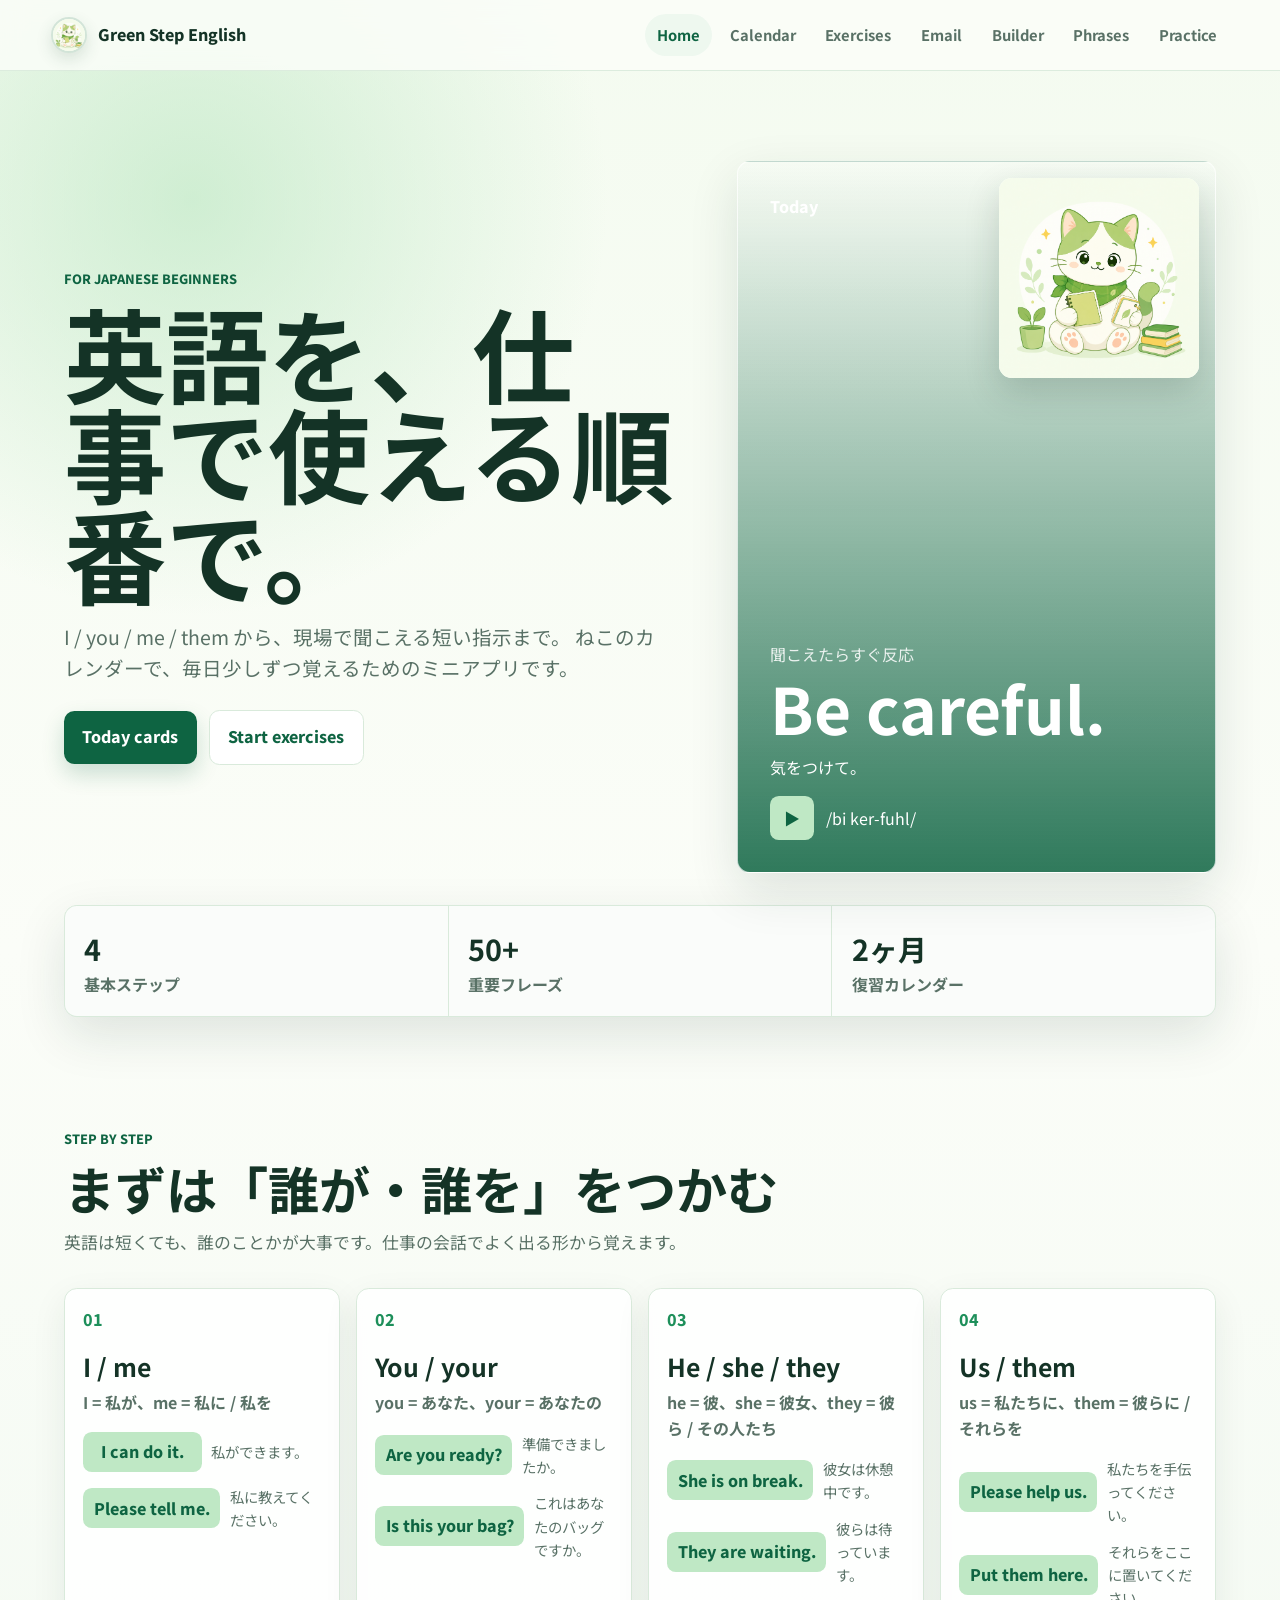
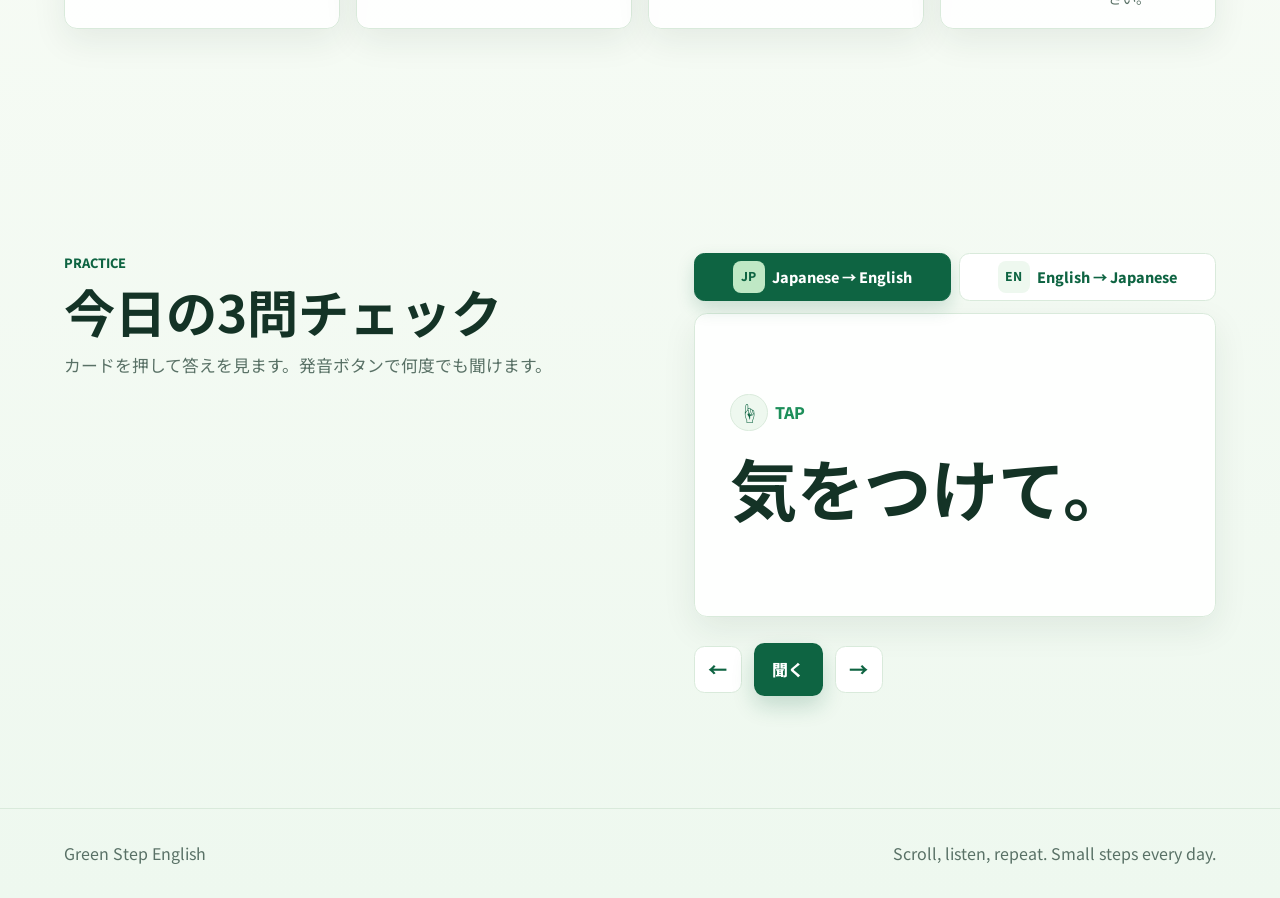
==== commit fb3fe122: "add logo" ====
--- a/docs/index.html
+++ b/docs/index.html
@@ -4,6 +4,10 @@
     <meta charset="UTF-8" />
     <meta name="viewport" content="width=device-width, initial-scale=1.0" />
     <title>Green Step English</title>
+    <link rel="icon" type="image/png" href="assets/study-cat.png" />
+    <link rel="apple-touch-icon" href="assets/study-cat.png" />
+    <link rel="manifest" href="site.webmanifest" />
+    <meta name="theme-color" content="#2f7d52" />
     <link rel="preconnect" href="https://fonts.googleapis.com" />
     <link rel="preconnect" href="https://fonts.gstatic.com" crossorigin />
     <link
@@ -15,7 +19,7 @@
   <body>
     <header class="topbar">
       <a class="brand" href="#top" aria-label="Green Step English">
-        <span class="brand-mark">G</span>
+        <img class="brand-mark" src="assets/study-cat.png" alt="" />
         <span>Green Step English</span>
       </a>
       <nav class="nav" aria-label="Main navigation">
--- a/docs/styles.css
+++ b/docs/styles.css
@@ -63,13 +63,13 @@
 }
 
 .brand-mark {
-  display: grid;
   width: 2.25rem;
   height: 2.25rem;
-  place-items: center;
-  color: var(--white);
-  background: var(--green-dark);
-  border-radius: 0.5rem;
+  display: block;
+  border: 2px solid rgba(47, 125, 82, 0.18);
+  border-radius: 50%;
+  box-shadow: 0 0.4rem 1rem rgba(49, 95, 69, 0.16);
+  object-fit: cover;
 }
 
 .nav {
